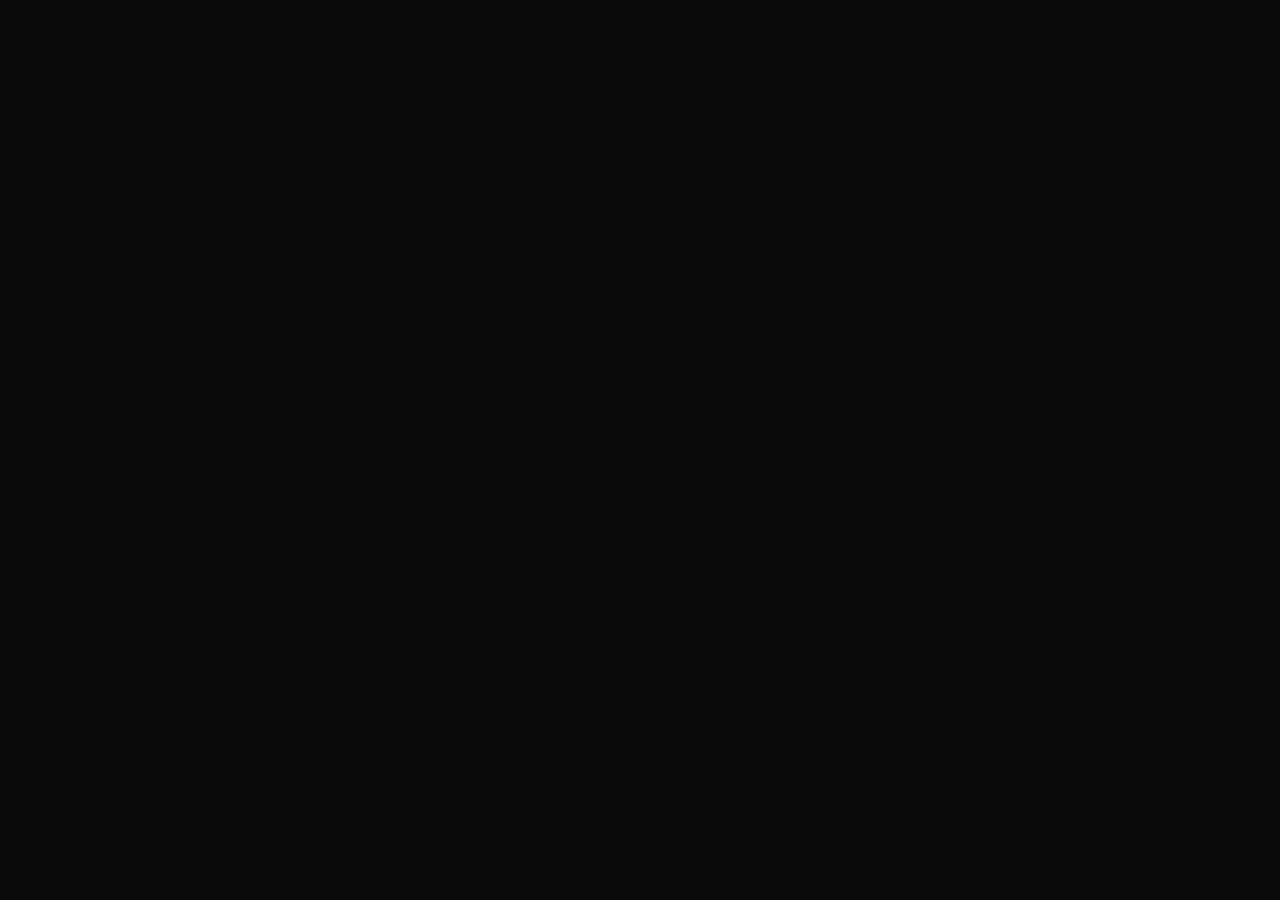
==== pages/catalogo.html @ b01b87a1 "se crea un entorno de trabajo acorde a los estilos acordados para la pagina" ====
<!DOCTYPE html>
<html lang="en">
<head>
    <meta charset="UTF-8">
    <meta name="viewport" content="width=device-width, initial-scale=1.0">
    <title>Catalogo</title>
    <link rel="stylesheet" href="../css/style.css">
    <link rel="stylesheet" href="../css/catalogo.css">
</head>
<body>
    
</body>
</html>
---- css/style.css ----
@import url('https://fonts.googleapis.com/css2?family=Anton&family=Oswald:wght@400;500;600;700&family=Inter:wght@400;500;600;700;800&family=IBM+Plex+Mono:wght@400;500;600;700&display=swap');


:root {

    /* =========================
       PALETA DE COLORES
    ========================= */

    --color-fondo: #0A0A0A;
    --color-rojo: #FF3B30;
    --color-texto: #F5F5F5;
    --color-naranja: #FF7A00;
    --color-tarjetas: #252525;

    --color-gris: #A3A3A3;
    --color-bordes: #3A3A3A;
    --color-blanco: #FFFFFF;


    /* =========================
       TIPOGRAFÍAS
    ========================= */

    /* 1. Anton - Títulos principales */
    --font-titulos: 'Anton', sans-serif;

    /* 2. Oswald - Subtítulos y botones */
    --font-subtitulos: 'Oswald', sans-serif;

    /* 3. Inter - Textos y navegación */
    --font-textos: 'Inter', sans-serif;

    /* 4. IBM Plex Mono - Etiquetas técnicas */
    --font-tecnica: 'IBM Plex Mono', monospace;


    /* =========================
       TAMAÑOS DE FUENTE
    ========================= */

    --font-xs: 0.75rem;
    --font-sm: 0.875rem;
    --font-base: 1rem;
    --font-md: 1.125rem;
    --font-lg: 1.25rem;
    --font-xl: 1.5rem;
    --font-2xl: 2rem;
    --font-3xl: 3rem;
    --font-4xl: 4rem;
    --font-5xl: 5rem;


    /* =========================
       ESPACIADOS
    ========================= */

    --space-xs: 0.25rem;
    --space-sm: 0.5rem;
    --space-md: 1rem;
    --space-lg: 1.5rem;
    --space-xl: 2rem;
    --space-2xl: 3rem;
    --space-3xl: 4rem;


    /* =========================
       MEDIDAS GENERALES
    ========================= */

    --width-container: 80rem;
    --width-content: 70rem;

    --height-header: 5rem;
    --height-button: 2.75rem;

    --radius-sm: 0.25rem;
    --radius-md: 0.5rem;
    --radius-lg: 1rem;

    --border-size: 0.0625rem;


    /* =========================
       TRANSICIONES
    ========================= */

    --transition-fast: 0.2s ease;
    --transition-normal: 0.3s ease;
    --transition-slow: 0.5s ease;

}


/* =========================
   ESTILOS GENERALES
========================= */

html {
    font-size: 16px;
    scroll-behavior: smooth;
}

body {
    margin: 0;
    padding: 0;
    background-color: var(--color-fondo);
    color: var(--color-texto);
    font-family: var(--font-textos);
}


/* =========================
   TÍTULOS PRINCIPALES
   ANTON
========================= */

h1 {
    font-family: var(--font-titulos);
    font-size: var(--font-5xl);
    text-transform: uppercase;
}


/* =========================
   SUBTÍTULOS Y BOTONES
   OSWALD
========================= */

h2, h3 {
    font-family: var(--font-subtitulos);
    text-transform: uppercase;
}

button {
    font-family: var(--font-subtitulos);
    font-weight: 700;
    text-transform: uppercase;
    cursor: pointer;
}


/* =========================
   TEXTOS Y NAVEGACIÓN
   INTER
========================= */

p, a, nav, li, input, textarea {
    font-family: var(--font-textos);
}

p {
    font-size: var(--font-base);
    line-height: 1.7;
    color: var(--color-gris);
}


/* =========================
   ETIQUETAS TÉCNICAS
   IBM PLEX MONO
========================= */

.etiqueta,
.texto-tecnico,
.codigo,
.badge-tecnico {
    font-family: var(--font-tecnica);
    text-transform: uppercase;
    letter-spacing: 0.08em;
}


/* =========================
   BOTONES
========================= */

.btn-primary {
    background-color: var(--color-rojo);
    color: var(--color-blanco);
    border: none;
    padding: var(--space-md) var(--space-xl);
    font-family: var(--font-subtitulos);
    transition: var(--transition-normal);
}

.btn-primary:hover {
    background-color: var(--color-naranja);
}
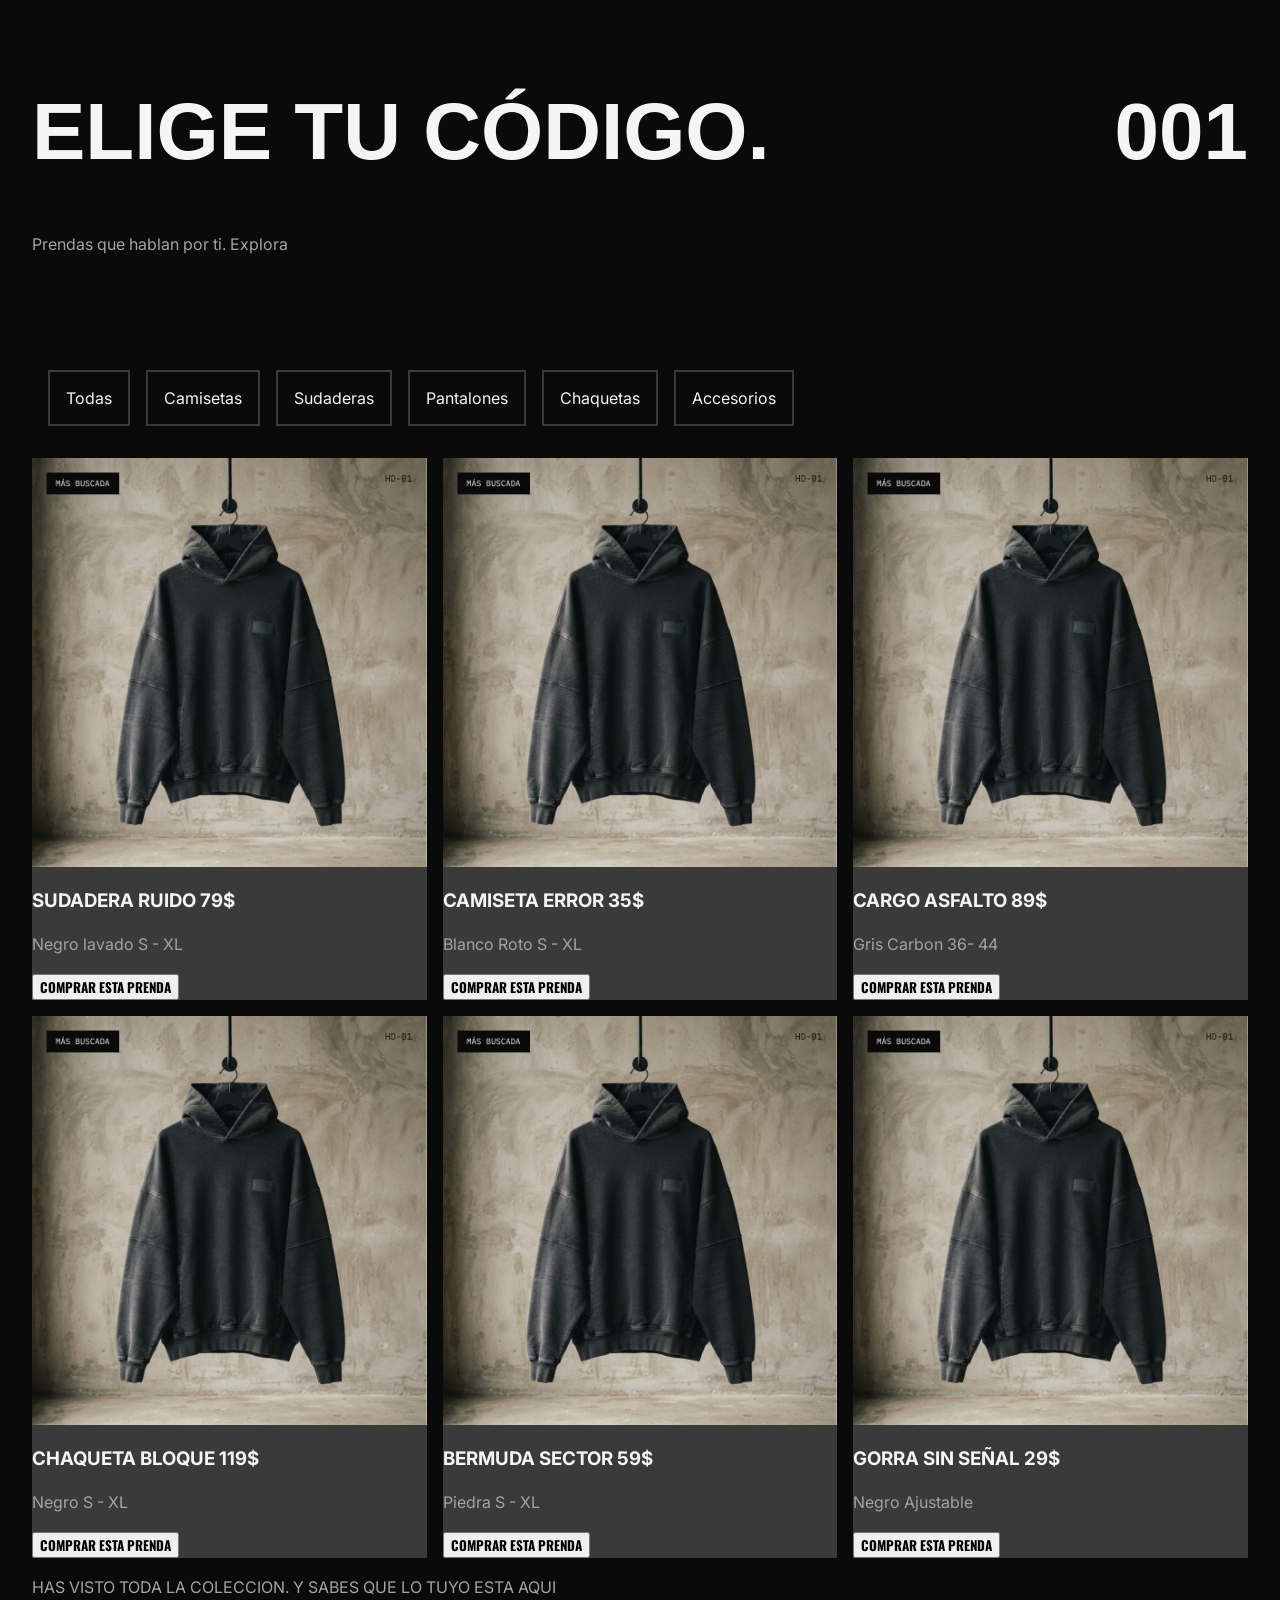
==== commit bec5e7a5: "se suben los cambios realizados en catalogo el dia viernes" ====
--- a/pages/catalogo.html
+++ b/pages/catalogo.html
@@ -8,6 +8,92 @@
     <link rel="stylesheet" href="../css/catalogo.css">
 </head>
 <body>
-    
+    <!--header-->
+
+    <div class="grid-container">
+
+
+        <div>
+
+            <h1>ELIGE TU CÓDIGO.</h1>
+            <P>Prendas que hablan por ti. Explora</P>
+        </div>
+
+        <div>
+            <h1>001</h1>
+        </div>
+
+    </div>
+
+
+
+    <div class="grid-catalogo">
+
+
+        <ul class="categorias">
+
+            <li>Todas</li>
+            <li>Camisetas</li>
+            <li>Sudaderas</li>
+            <li>Pantalones</li>
+            <li>Chaquetas</li>
+            <li>Accesorios</li>
+
+        </ul>
+
+        <section class="catalogo">
+
+            <article class="prendas">
+                <img src="../img-catalogo/img-catalog01.jpeg" alt="">
+                <h3>Sudadera Ruido 79$</h3>
+                <p>Negro lavado S - XL</p>
+                <button>comprar esta prenda</button>
+            </article>
+
+            <article class="prendas">
+                <img src="../img-catalogo/img-catalog01.jpeg" alt="">
+                <h3>Camiseta Error 35$</h3>
+                <p>Blanco Roto S - XL</p>
+                <button>comprar esta prenda</button>
+            </article>
+
+            <article class="prendas">
+                <img src="../img-catalogo/img-catalog01.jpeg" alt="">
+                <h3>Cargo Asfalto 89$</h3>
+                <p>Gris Carbon 36- 44</p>
+                <button>comprar esta prenda</button>
+            </article>
+
+            <article class="prendas">
+                <img src="../img-catalogo/img-catalog01.jpeg" alt="">
+                <h3>Chaqueta Bloque 119$</h3>
+                <p>Negro S - XL</p>
+                <button>comprar esta prenda</button>
+            </article>
+
+            <article class="prendas">
+                <img src="../img-catalogo/img-catalog01.jpeg" alt="">
+                <h3>Bermuda Sector 59$</h3>
+                <p>Piedra S - XL</p>
+                <button>comprar esta prenda</button>
+            </article>
+
+            <article class="prendas">
+                <img src="../img-catalogo/img-catalog01.jpeg" alt="">
+                <h3>Gorra Sin Señal 29$</h3>
+                <p>Negro Ajustable</p>
+                <button>comprar esta prenda</button>
+            </article>
+
+        </section>
+
+        <p>HAS VISTO TODA LA COLECCION. Y SABES QUE LO TUYO ESTA AQUI</p>
+
+
+    </div>
+
+
+
+    <!--footer-->
 </body>
 </html>
--- a/css/style.css
+++ b/css/style.css
@@ -187,3 +187,113 @@
 .btn-primary:hover {
     background-color: var(--color-naranja);
 }
+
+
+/*    HEADER    */
+
+/*   HEADER TEXTO SUPERIOR   */
+
+#frases-header {
+   display: flex;
+   justify-content: center;
+   align-items: center;
+   color: var(--color-fondo);
+   background-color: var(--color-rojo);
+}
+
+#frases-header ul {
+   display: flex;
+   justify-content: center;
+   align-items: center;
+   padding: 0;
+   gap: var(--space-sm);
+   margin: var(--space-xs);
+   list-style: none;
+}
+
+#frases-header li {
+   display: flex;
+   align-items: center;
+}
+
+#frases-header p {
+   color: var(--color-fondo);
+   margin: 0;
+}
+
+/*   HEADER TEXTO SUPERIOR   */
+
+
+
+/*   HEADER LOGO   */
+
+#logo-404 {
+ display: flex;
+ margin: 0;
+ padding: 0;
+}
+
+/*   HEADER NAV*/
+
+#menu-header{
+   display: flex;
+   justify-content: space-between;
+   align-items: center;
+   padding: var(--space-md) var(--space-lg);
+   border-bottom: solid 1px var(--color-bordes);
+}
+
+#nav-header {
+   display: flex;
+   justify-content: center;
+   gap: var(--space-lg);
+}
+
+#nav-header ul {
+   display: flex;
+   align-items: center;
+   gap: var(--space-md);
+   list-style: none;
+   padding: 0;
+   margin: 0;
+}
+
+#nav-header ul li a {
+   display: inline-block;
+   text-decoration: none;
+   color: var(--color-texto);
+   transition: var(--transition-normal);
+}
+
+#nav-header ul li a:hover{
+   color: var(--color-rojo);
+   transform: scale(1.1);
+}
+
+
+
+/*   HEADER HABLEMOS */
+
+#hablemos {
+   display: inline-block;
+   border: solid 1px var(--color-bordes);
+   padding:var(--space-md);
+   
+}
+#hablemos:hover{
+   border: solid 1px var(--color-rojo);
+   padding:var(--space-md);
+   transform: scale(1.1);
+   transition: var(--transition-normal);
+   a{
+      color: var(--color-rojo);
+   }
+}
+
+
+#hablemos a {
+   display: inline-block;
+   text-decoration: none;
+   color: var(--color-texto);
+   transition: var(--transition-normal);
+}
--- a/css/catalogo.css
+++ b/css/catalogo.css
@@ -0,0 +1,50 @@
+.catalogo {
+    display: grid;
+    align-items: center;
+    grid-template-columns: repeat(3, 1fr);
+    gap: var(--space-md);
+    @media(width < 720px) {
+        grid-template-columns: repeat(2, 1fr);
+    }
+}
+
+.prendas {
+    background: var(--color-bordes);
+    & img {
+        width: 100%;
+    }
+}
+
+.prendas h3 {
+    font-family: var( --font-textos);
+}
+
+.categorias {
+    display: flex;
+    padding: var(--space-md);
+    justify-content: start;
+    gap: var(--space-md);
+    list-style: none;
+}
+
+.categorias li {
+    padding: var(--space-md);
+    background-color: var(--color-fondo);
+    border: 2px solid var(--color-bordes);
+}
+
+.categorias :hover {
+    background-color: var(--color-rojo);
+    color: var(--color-fondo);
+    transition: var(--transition-normal);
+}
+
+.grid-container {
+    display: flex;
+    justify-content: space-between;
+    padding: var( --space-xl);
+}
+
+.grid-catalogo {
+    padding: var( --space-xl);
+}
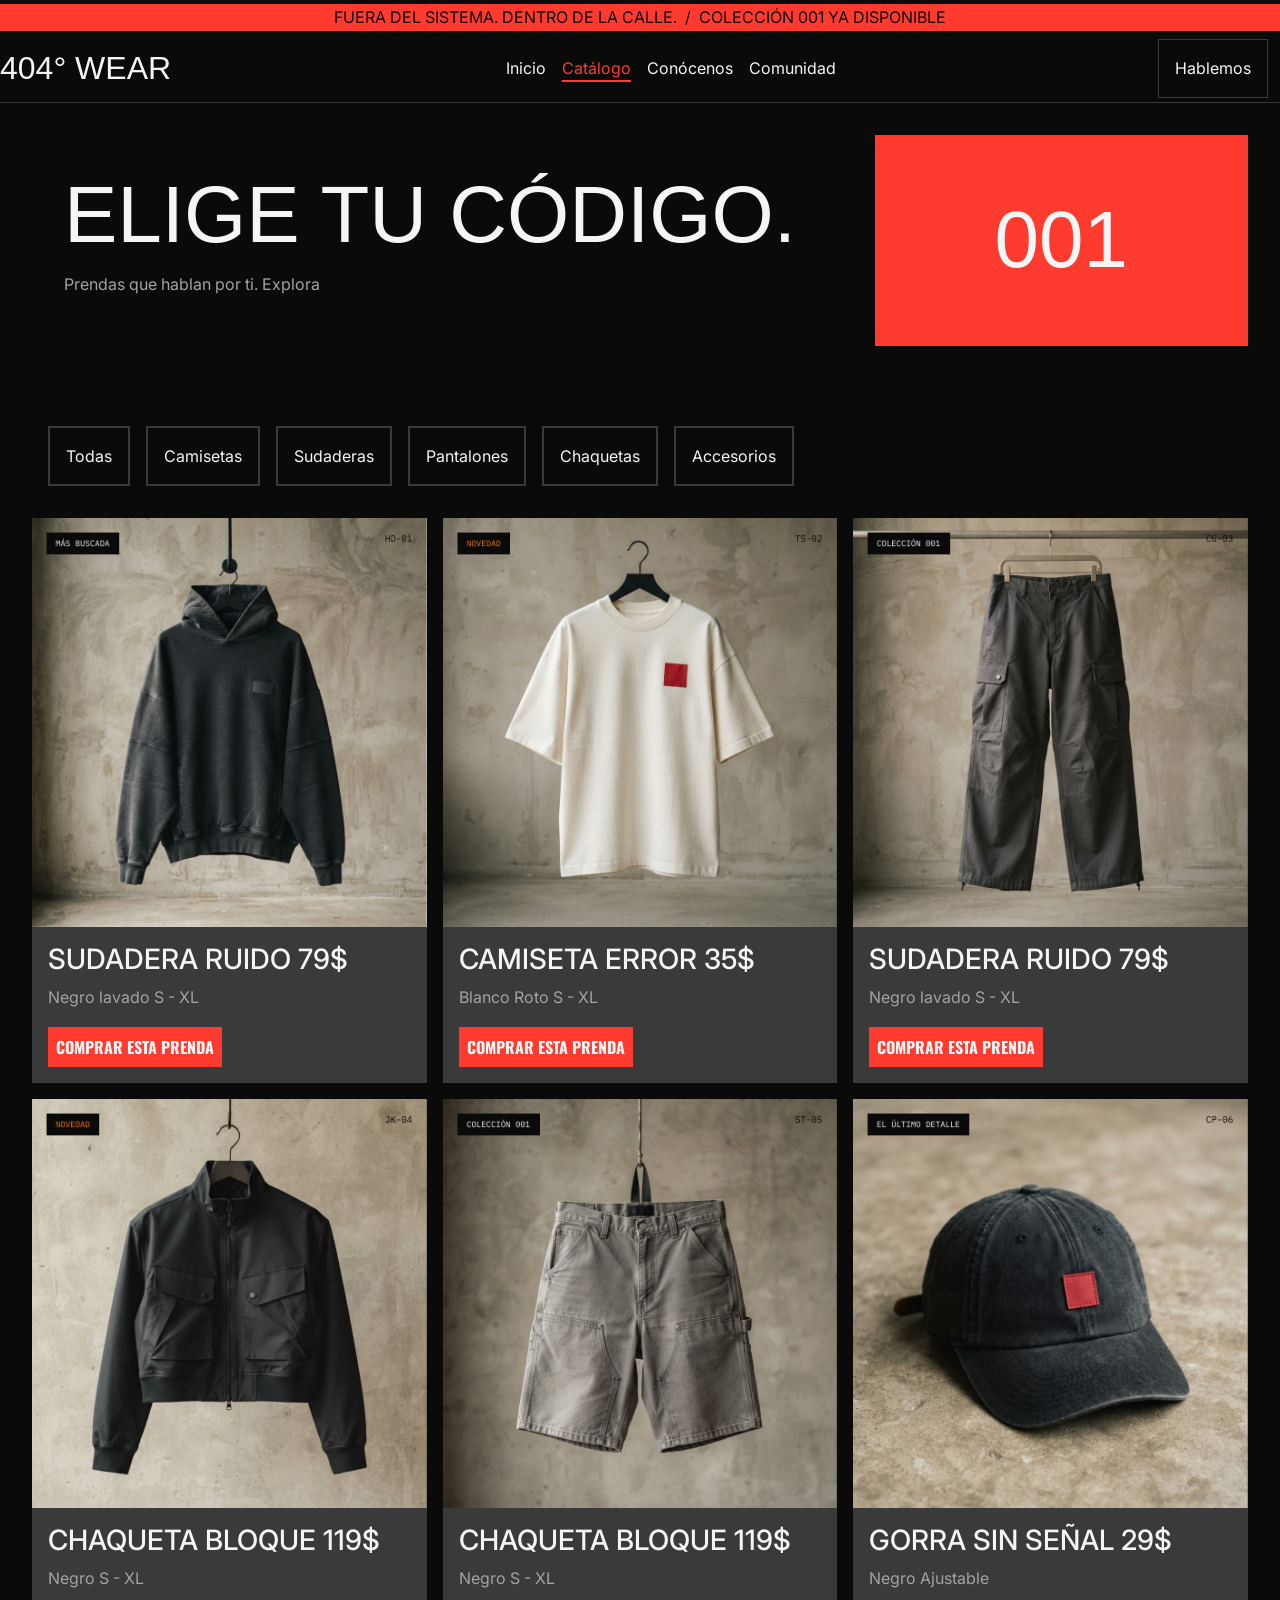
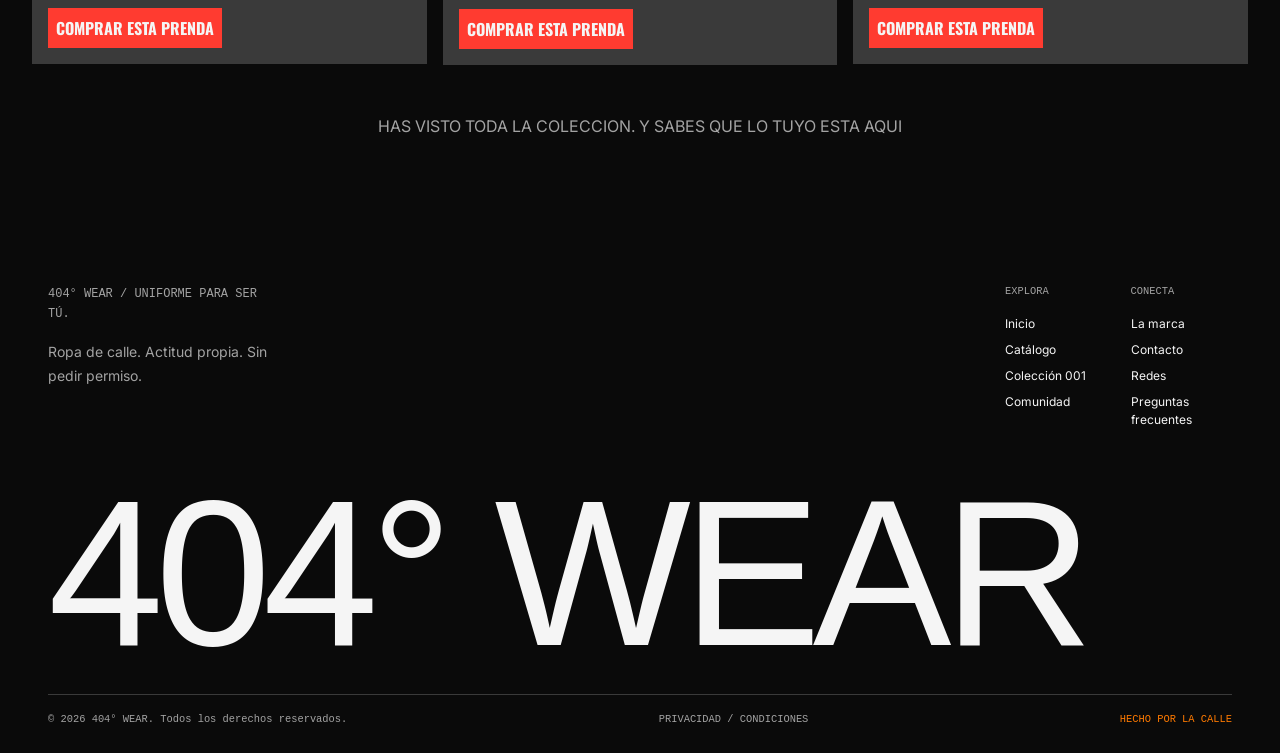
==== commit ff233a9a: "se sube la vercion 1.0 de catalogo con todas las historias de usuario realizadas" ====
--- a/pages/catalogo.html
+++ b/pages/catalogo.html
@@ -4,22 +4,91 @@
     <meta charset="UTF-8">
     <meta name="viewport" content="width=device-width, initial-scale=1.0">
     <title>Catalogo</title>
+    <link href="https://cdn.jsdelivr.net/npm/bootstrap@5.3.3/dist/css/bootstrap.min.css" rel="stylesheet" integrity="sha384-QWTKZyjpPEjISv5WaRU9OFeRpok6YctnYmDr5pNlyT2bRjXh0JMhjY6hW+ALEwIH" crossorigin="anonymous">
     <link rel="stylesheet" href="../css/style.css">
     <link rel="stylesheet" href="../css/catalogo.css">
 </head>
 <body>
+
+<header id="header">
+    <!-- FRASES SUPERIORES -->
+    <div id="frases-header" class="container-fluid">
+        <ul class="d-flex justify-content-center align-items-center flex-wrap">
+            <li>
+                <p>FUERA DEL SISTEMA. DENTRO DE LA CALLE.</p>
+            </li>
+            <li>
+                <p>/</p>
+            </li>
+            <li>
+                <p>COLECCIÓN 001 YA DISPONIBLE</p>
+            </li>
+        </ul>
+    </div>
+
+    <!-- MENU PRINCIPAL -->
+
+<section id="menu-header" class="container-fluid">
+
+    <div class="row align-items-center d-flex justify-content-between w-100">
+
+        <!-- LOGO -->
+        <div class="col-auto">
+            <h2>404° WEAR</h2>
+        </div>
+
+        <!-- HABLEMOS -->
+        <div id="hablemos" class="col-auto order-2 order-md-3">
+            <a href="./contacto.html">
+                Hablemos
+                <i class="fa-solid fa-arrow-up-right-from-square"></i>
+            </a>
+        </div>
+
+        <!-- BOTÓN HAMBURGUESA -->
+        <div class="col-auto order-3 d-md-none " id="boton-menu">
+            <button class="navbar-toggler"
+                    type="button"
+                    data-bs-toggle="collapse"
+                    data-bs-target="#nav-header"
+                    aria-controls="nav-header"
+                    aria-expanded="false"
+                    aria-label="Abrir menú">
+
+                <i class="fa-solid fa-bars"></i>
+            </button>
+        </div>
+
+        <!-- NAVEGACIÓN -->
+        <nav id="nav-header"
+             class="col-12 col-md-6 order-4 order-md-2 collapse">
+
+            <ul class="d-flex justify-content-center flex-wrap">
+                <li><a href="../index.html">Inicio</a></li>
+                <li><a class="activado" href="./catalogo.html">Catálogo</a></li>
+                <li><a href="./conocenos.html">Conócenos</a></li>
+                <li><a href="./comunidad.html">Comunidad</a></li>
+            </ul>
+
+        </nav>
+
+    </div>
+</section>
+
+
+</header>
     <!--header-->
 
     <div class="grid-container">
 
 
-        <div>
+        <div class="container-titulo">
 
             <h1>ELIGE TU CÓDIGO.</h1>
             <P>Prendas que hablan por ti. Explora</P>
         </div>
 
-        <div>
+        <div class="naranjado">
             <h1>001</h1>
         </div>
 
@@ -44,50 +113,69 @@
         <section class="catalogo">
 
             <article class="prendas">
-                <img src="../img-catalogo/img-catalog01.jpeg" alt="">
-                <h3>Sudadera Ruido 79$</h3>
+                <img src="../img-catalogo/catalogo00.jpeg" alt="">
+            <div class="caja_prcio">  <h3>Sudadera Ruido 79$</h3>
                 <p>Negro lavado S - XL</p>
                 <button>comprar esta prenda</button>
-            </article>
-
-            <article class="prendas">
-                <img src="../img-catalogo/img-catalog01.jpeg" alt="">
-                <h3>Camiseta Error 35$</h3>
+            </div>
+              
+            </article>
+
+            <article class="prendas">
+                <img src="../img-catalogo/catalogo01.png" alt="">
+    <div class="caja_prcio">
+                    <h3>Camiseta Error 35$</h3>
                 <p>Blanco Roto S - XL</p>
                 <button>comprar esta prenda</button>
-            </article>
-
-            <article class="prendas">
-                <img src="../img-catalogo/img-catalog01.jpeg" alt="">
-                <h3>Cargo Asfalto 89$</h3>
-                <p>Gris Carbon 36- 44</p>
-                <button>comprar esta prenda</button>
-            </article>
-
-            <article class="prendas">
-                <img src="../img-catalogo/img-catalog01.jpeg" alt="">
+    </div>
+            </article>
+
+            <article class="prendas">
+                <img src="../img-catalogo/catalogo02.png" alt="">
+            <div class="caja_prcio"> 
+                 <h3>Sudadera Ruido 79$</h3>
+                <p>Negro lavado S - XL</p>
+                <button>comprar esta prenda</button>
+            </div>
+
+            </article>
+
+            <article class="prendas">
+                <img src="../img-catalogo/catalogo04.png" alt="">
+            <div class="caja_prcio">
+                                <h3>Chaqueta Bloque 119$</h3>
+                <p>Negro S - XL</p>
+                <button>comprar esta prenda</button>
+            </div>
+
+            </article>
+
+            <article class="prendas">
+                <img src="../img-catalogo/catalogo05.png" alt="">
+            <div class="caja_prcio">
                 <h3>Chaqueta Bloque 119$</h3>
                 <p>Negro S - XL</p>
                 <button>comprar esta prenda</button>
-            </article>
-
-            <article class="prendas">
-                <img src="../img-catalogo/img-catalog01.jpeg" alt="">
-                <h3>Bermuda Sector 59$</h3>
-                <p>Piedra S - XL</p>
-                <button>comprar esta prenda</button>
-            </article>
-
-            <article class="prendas">
-                <img src="../img-catalogo/img-catalog01.jpeg" alt="">
+            </div>
+            </article>
+
+
+            <article class="prendas">
+                <img src="../img-catalogo/catalogo06.png" alt="">
+            <div class="caja_prcio">
                 <h3>Gorra Sin Señal 29$</h3>
                 <p>Negro Ajustable</p>
                 <button>comprar esta prenda</button>
+            </div>
+
             </article>
 
         </section>
 
-        <p>HAS VISTO TODA LA COLECCION. Y SABES QUE LO TUYO ESTA AQUI</p>
+        <div class="end">
+        <p >HAS VISTO TODA LA COLECCION. Y SABES QUE LO TUYO ESTA AQUI</p>
+        </div>
+
 
 
     </div>
@@ -95,5 +183,71 @@
 
 
     <!--footer-->
+    <footer id="footer" class="container-fluid">
+
+    <!-- FOOTER TOP -->
+    <section id="top-footer" class="row">
+
+        <div id="frases-footer" class="col-12 col-md-5">
+            <p>404° WEAR / UNIFORME PARA SER TÚ.</p>
+            <p>Ropa de calle. Actitud propia. Sin pedir permiso.</p>
+        </div>
+
+        <div id="menu-footer" class="col-12 col-md-7 ">
+
+            <div class="row">
+
+                <div class="col-6 col-md-6">
+                    <ul>
+                        <li class="titulos-li">EXPLORA</li>
+                        <li><a href="#">Inicio</a></li>
+                        <li><a href="#">Catálogo</a></li>
+                        <li><a href="#">Colección 001</a></li>
+                        <li><a href="#">Comunidad</a></li>
+                    </ul>
+                </div>
+
+                <div class="col-6 col-md-6">
+                    <ul>
+                        <li class="titulos-li">CONECTA</li>
+                        <li><a href="#">La marca</a></li>
+                        <li><a href="#">Contacto</a></li>
+                        <li><a href="#">Redes</a></li>
+                        <li><a href="#">Preguntas frecuentes</a></li>
+                    </ul>
+                </div>
+
+            </div>
+        </div>
+
+    </section>
+
+    <!-- LOGO -->
+    <section id="logo-footer">
+        <h2>404° WEAR</h2>
+    </section>
+
+    <!-- COPYRIGHT -->
+    <section id="copyright-footer" class=" d-flex justify-content-between">
+
+        <div class="">
+            <p>© 2026 404° WEAR. Todos los derechos reservados.</p>
+        </div>
+
+        <div class="">
+            <p>PRIVACIDAD / CONDICIONES</p>
+        </div>
+
+        <div class="">
+            <p id="p-color-narnja">
+                HECHO POR LA CALLE
+                <i class="fa-solid fa-arrow-up-right-from-square"></i>
+            </p>
+        </div>
+
+    </section>
+
+</footer>
+<script src="https://cdn.jsdelivr.net/npm/bootstrap@5.3.3/dist/js/bootstrap.bundle.min.js" integrity="sha384-YvpcrYf0tY3lHB60NNkmXc5s9fDVZLESaAA55NDzOxhy9GkcIdslK1eN7N6jIeHz" crossorigin="anonymous"></script>
 </body>
 </html>
--- a/css/style.css
+++ b/css/style.css
@@ -49,6 +49,8 @@
     --font-3xl: 3rem;
     --font-4xl: 4rem;
     --font-5xl: 5rem;
+    --font-6xl: 6rem;
+    --font-7xl: 7rem;
 
 
     /* =========================
@@ -191,109 +193,372 @@
 
 /*    HEADER    */
 
-/*   HEADER TEXTO SUPERIOR   */
+
+/* =========================
+   HEADER GENERAL
+========================= */
+
+#header {
+    width: 100%;
+    position: sticky;
+    top: 0;
+    z-index: 100;
+    background-color: var(--color-fondo);
+}
+
+/* =========================
+   FRASES SUPERIORES
+========================= */
 
 #frases-header {
-   display: flex;
-   justify-content: center;
-   align-items: center;
-   color: var(--color-fondo);
-   background-color: var(--color-rojo);
+    background-color: var(--color-rojo);
 }
 
 #frases-header ul {
-   display: flex;
-   justify-content: center;
-   align-items: center;
-   padding: 0;
-   gap: var(--space-sm);
-   margin: var(--space-xs);
-   list-style: none;
+    gap: var(--space-sm);
+    padding: 0;
+    margin: var(--space-xs);
+    list-style: none;
 }
 
 #frases-header li {
-   display: flex;
-   align-items: center;
+    display: flex;
+    align-items: center;
 }
 
 #frases-header p {
-   color: var(--color-fondo);
-   margin: 0;
-}
-
-/*   HEADER TEXTO SUPERIOR   */
-
-
-
-/*   HEADER LOGO   */
-
-#logo-404 {
- display: flex;
- margin: 0;
- padding: 0;
-}
-
-/*   HEADER NAV*/
-
-#menu-header{
-   display: flex;
-   justify-content: space-between;
-   align-items: center;
-   padding: var(--space-md) var(--space-lg);
-   border-bottom: solid 1px var(--color-bordes);
-}
-
-#nav-header {
-   display: flex;
-   justify-content: center;
-   gap: var(--space-lg);
-}
+    color: var(--color-fondo);
+    margin: 0;
+}
+
+/* =========================
+   MENU PRINCIPAL
+========================= */
+
+#menu-header {
+    padding: var(--space-xs) 0;
+    border-bottom: solid 1px var(--color-bordes);
+}
+
+#menu-header h2 {
+    margin: 0;
+    font-family: var(--font-titulos);
+    color: var(--color-texto);
+}
+
+/* =========================
+   NAVEGACIÓN
+========================= */
 
 #nav-header ul {
-   display: flex;
-   align-items: center;
-   gap: var(--space-md);
-   list-style: none;
-   padding: 0;
-   margin: 0;
+    gap: var(--space-md);
+    list-style: none;
+    padding: 0;
+    margin: 0;
 }
 
 #nav-header ul li a {
-   display: inline-block;
-   text-decoration: none;
-   color: var(--color-texto);
-   transition: var(--transition-normal);
-}
-
-#nav-header ul li a:hover{
-   color: var(--color-rojo);
-   transform: scale(1.1);
-}
-
-
-
-/*   HEADER HABLEMOS */
+    display: inline-block;
+    text-decoration: none;
+    color: var(--color-texto);
+    transition: var(--transition-normal);
+}
+
+#nav-header ul li a:hover {
+    color: var(--color-rojo);
+    transform: scale(1.1);
+}
+
+/* ACTIVADO */
+
+#nav-header ul li a.activado {
+    color: var(--color-rojo);
+    border-bottom: solid 2px var(--color-rojo);
+}
+
+/* =========================
+   HABLEMOS
+========================= */
 
 #hablemos {
-   display: inline-block;
-   border: solid 1px var(--color-bordes);
-   padding:var(--space-md);
-   
-}
-#hablemos:hover{
-   border: solid 1px var(--color-rojo);
-   padding:var(--space-md);
-   transform: scale(1.1);
-   transition: var(--transition-normal);
-   a{
+    display: inline-block;
+    border: solid 1px var(--color-bordes);
+    padding: var(--space-md);
+    transition: var(--transition-normal);
+}
+
+#hablemos:hover {
+    border-color: var(--color-rojo);
+    transform: scale(1.05);
+   & a{
       color: var(--color-rojo);
    }
 }
 
-
 #hablemos a {
-   display: inline-block;
-   text-decoration: none;
-   color: var(--color-texto);
-   transition: var(--transition-normal);
-}+    text-decoration: none;
+    color: var(--color-texto);
+    transition: var(--transition-normal);
+}
+
+#hablemos a:hover {
+    color: var(--color-rojo);
+}
+
+/* =========================
+   RESPONSIVE
+========================= */
+
+/* BOTÓN HAMBURGUESA */
+
+#boton-menu button {
+    color: var(--color-texto);
+    border: 1px solid var(--color-bordes);
+    font-size: var(--font-lg);
+}
+
+#boton-menu button:focus {
+    box-shadow: none;
+}
+
+/* MENU EN PANTALLAS GRANDES */
+
+@media (min-width: 781px) {
+
+    #nav-header.collapse {
+        display: block;
+    }
+
+}
+
+/* MENU EN PANTALLAS PEQUEÑAS */
+
+@media (max-width: 780px) {
+
+    #nav-header {
+        margin-top: var(--space-md);
+        border-top: 1px solid var(--color-bordes);
+        padding-top: var(--space-md);
+    }
+
+    #nav-header ul {
+        flex-direction: column;
+        align-items: center;
+        gap: var(--space-md);
+    }
+
+    #nav-header ul li {
+        width: 100%;
+        text-align: center;
+    }
+
+    #nav-header ul li a {
+        padding: var(--space-sm);
+    }
+
+    #nav-header.collapse:not(.show) {
+        display: none;
+    }
+
+    #nav-header.collapse.show {
+        display: block;
+    }
+
+}
+
+
+
+
+
+/* =========================
+   FOOTER
+========================= */
+
+#footer {
+    padding: var(--space-2xl) var(--space-2xl) var(--space-lg);
+    background: var(--color-fondo);
+}
+
+/* =========================
+   TOP FOOTER
+========================= */
+
+#top-footer {
+    display: grid;
+    grid-template-columns: 1fr 1fr;
+    align-items:start ;
+    margin-bottom: var(--space-2xl);
+
+   
+}
+
+/* FRASES */
+
+#frases-footer p:first-child {
+    font-family: var(--font-tecnica);
+    font-size: var(--font-xs);
+    color: var(--color-gris);
+    margin: 0 0 var(--space-md);
+    
+}
+
+#frases-footer p:last-child {
+    font-size: var(--font-sm);
+    margin: 0;
+}
+
+/* =========================
+   MENÚS
+========================= */
+
+#menu-footer {
+    display: grid;
+    display: flex;
+    justify-content: flex-end;
+    grid-template-columns: repeat(2, 1fr);
+    justify-self: end;
+    width: 45%;
+}
+
+#menu-footer ul {
+    list-style: none;
+    padding: 0;
+    margin: 0;
+}
+
+#menu-footer li {
+    font-size: var(--font-xs);
+    margin-bottom: var(--space-sm);
+}
+
+#menu-footer .titulos-li {
+    color: var(--color-gris);
+    font-family: var(--font-tecnica);
+    font-size: 0.65rem;
+    margin-bottom: var(--space-md);
+}
+
+#menu-footer a {
+    color: var(--color-texto);
+    text-decoration: none;
+    transition: var(--transition-fast);
+}
+
+#menu-footer a:hover {
+    color: var(--color-naranja);
+}
+
+/* =========================
+   LOGO CENTRAL
+========================= */
+
+#logo-footer {
+    display: grid;
+    grid-template-columns: 1fr;
+    margin-bottom: var(--space-xl);
+}
+
+#logo-footer h2 {
+    font-family: var(--font-titulos);
+    font-size: clamp(4rem, 18vw, 13rem);
+    line-height: 0.85;
+    letter-spacing: -0.04em;
+    white-space: nowrap;
+    margin: 0;
+}
+
+/* =========================
+   COPYRIGHT
+========================= */
+
+#copyright-footer {
+    display: grid;
+    grid-template-columns: repeat(3, 1fr);
+    align-items: center;
+    border-top: 1px solid var(--color-bordes);
+    padding-top: var(--space-md);
+    gap: var(--space-md);
+}
+
+#copyright-footer p {
+    font-family: var(--font-tecnica);
+    font-size: 0.65rem;
+    margin: 0;
+}
+
+#copyright-footer div:nth-child(2) {
+    text-align: center;
+}
+
+#copyright-footer div:last-child {
+    text-align: right;
+}
+
+#p-color-narnja {
+    color: var(--color-naranja);
+}
+
+/* =========================
+   TABLET
+========================= */
+
+@media (max-width: 991px) {
+
+    #footer {
+        padding: var(--space-xl);
+    }
+
+    #menu-footer {
+        width: 65%;
+    }
+
+    #logo-footer h2 {
+        font-size: 16vw;
+    }
+
+}
+
+/* =========================
+   MÓVIL
+========================= */
+
+@media (max-width: 767px) {
+
+    #footer {
+        padding: var(--space-xl) var(--space-md);
+    }
+
+    #top-footer {
+        grid-template-columns: 1fr;
+        gap: var(--space-xl);
+    }
+
+    #menu-footer {
+        justify-self: stretch;
+        justify-content: flex-start;
+        width: 100%;
+    }
+
+    #logo-footer {
+        margin: var(--space-2xl) 0;
+    }
+
+    #logo-footer h2 {
+        font-size: 16vw;
+        white-space: normal;
+        overflow-wrap: anywhere;
+    }
+
+    #copyright-footer {
+        grid-template-columns: 1fr;
+        gap: var(--space-sm);
+    }
+
+    #copyright-footer div,
+    #copyright-footer div:nth-child(2),
+    #copyright-footer div:last-child {
+        text-align: left;
+    }
+
+}
+
--- a/css/catalogo.css
+++ b/css/catalogo.css
@@ -5,6 +5,9 @@
     gap: var(--space-md);
     @media(width < 720px) {
         grid-template-columns: repeat(2, 1fr);
+    }
+    @media(width < 600px){
+        grid-template-columns: repeat(1, 1fr);
     }
 }
 
@@ -25,6 +28,14 @@
     justify-content: start;
     gap: var(--space-md);
     list-style: none;
+        @media(width < 720px) {
+        grid-template-columns: repeat(2, 1fr);
+    }
+    @media(width < 600px){
+            display: grid ;
+            grid-template-columns: repeat(2, 1fr);
+     }
+
 }
 
 .categorias li {
@@ -42,9 +53,56 @@
 .grid-container {
     display: flex;
     justify-content: space-between;
+    flex-wrap: wrap;
     padding: var( --space-xl);
 }
 
 .grid-catalogo {
     padding: var( --space-xl);
+}
+
+
+.container-titulo {
+    padding: var(--space-xl);
+    & h1{   
+        
+    font-family: var(--font-titulos);
+}
+    
+}
+
+.naranjado {
+    background-color: var(--color-rojo);
+    color: var(--color-fondo);
+    color: var(--color-texto);
+    padding: 50px 120px;
+    display: flex;
+    align-items: flex-end;
+    font-family: var(--font-subtitulos);
+}
+
+.catalogo button{
+    background-color: var(--color-rojo);
+    border: none;
+    color: var(--color-texto);
+    padding: var(--space-sm);
+}
+
+.catalogo button:hover {
+        background-color: var(--color-naranja);
+    color: var(--color-texto);
+    transition: var(--transition-normal);
+
+}
+
+.end {
+    font-family: var(-font-subtitulos);
+    display: flex;
+    justify-content: center;
+    padding: var(--space-2xl);
+}
+
+.caja_prcio{
+    padding: var(--space-md);
+
 }
